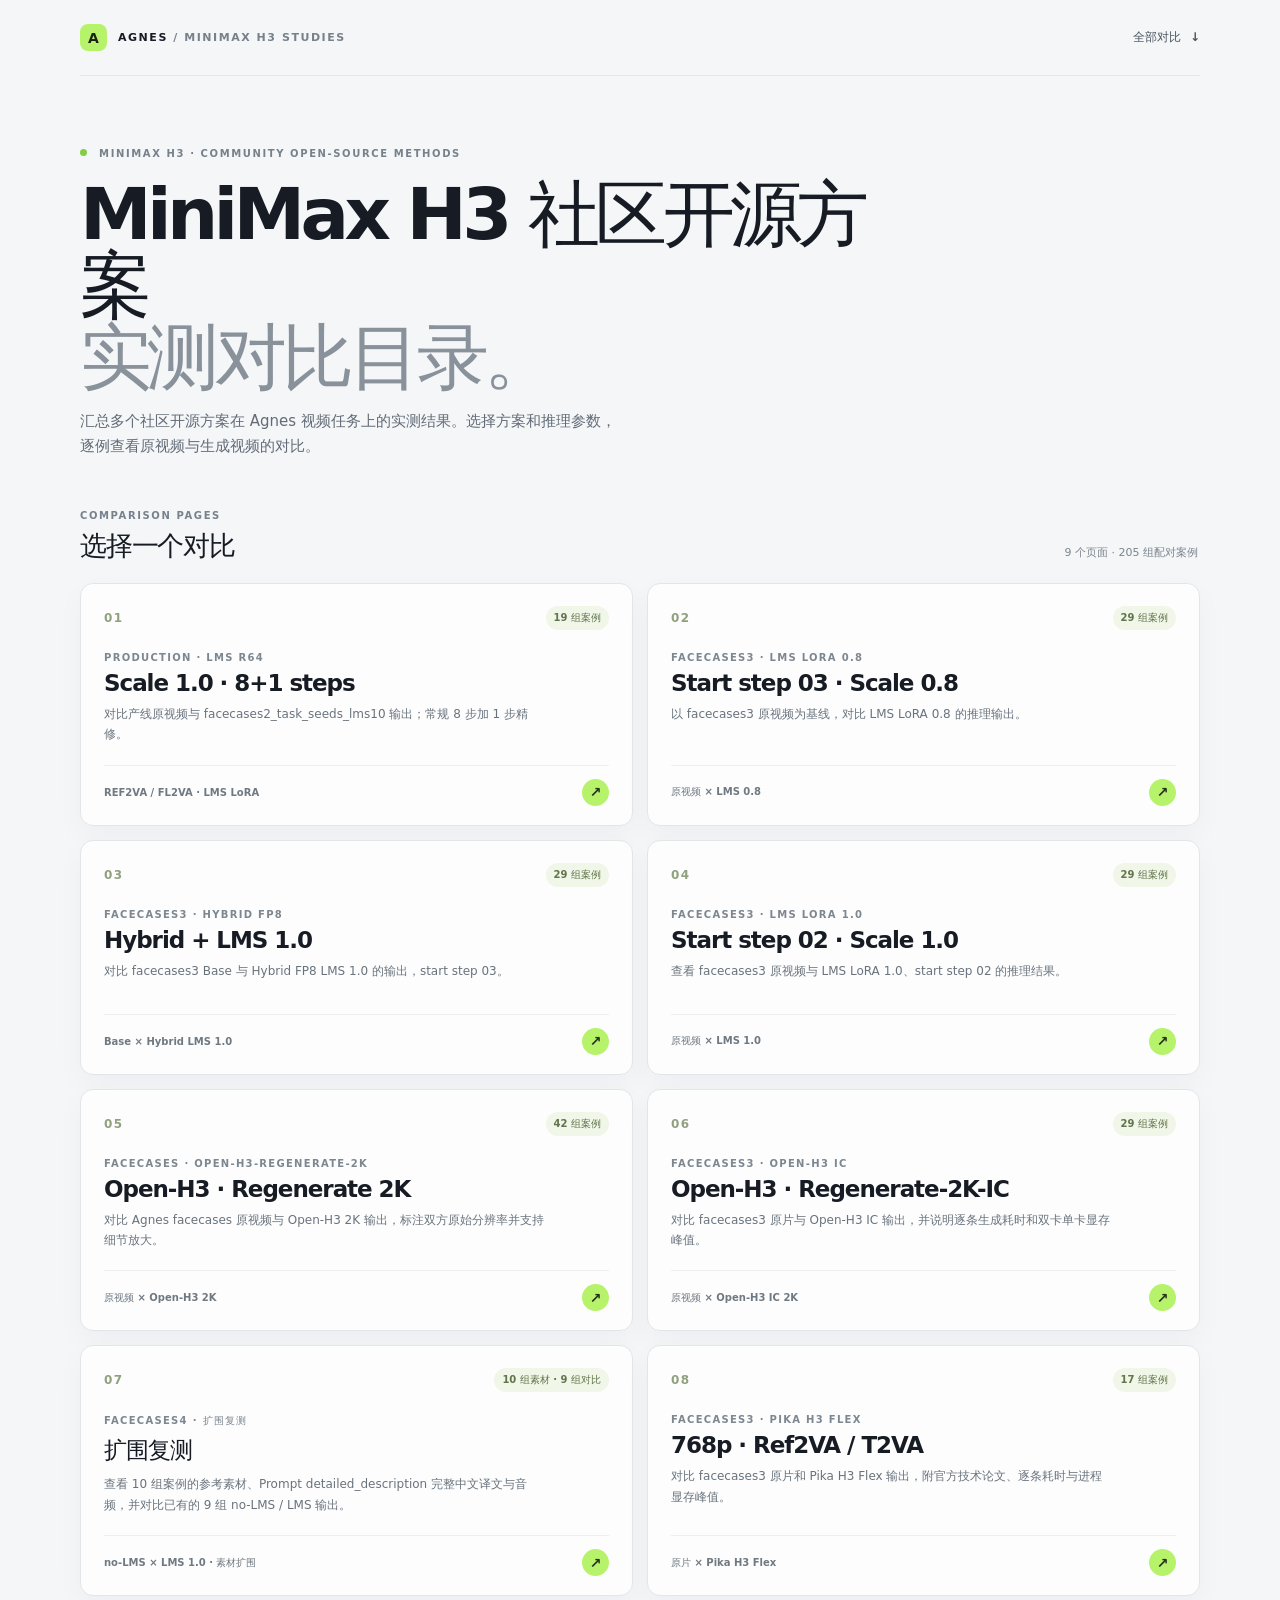
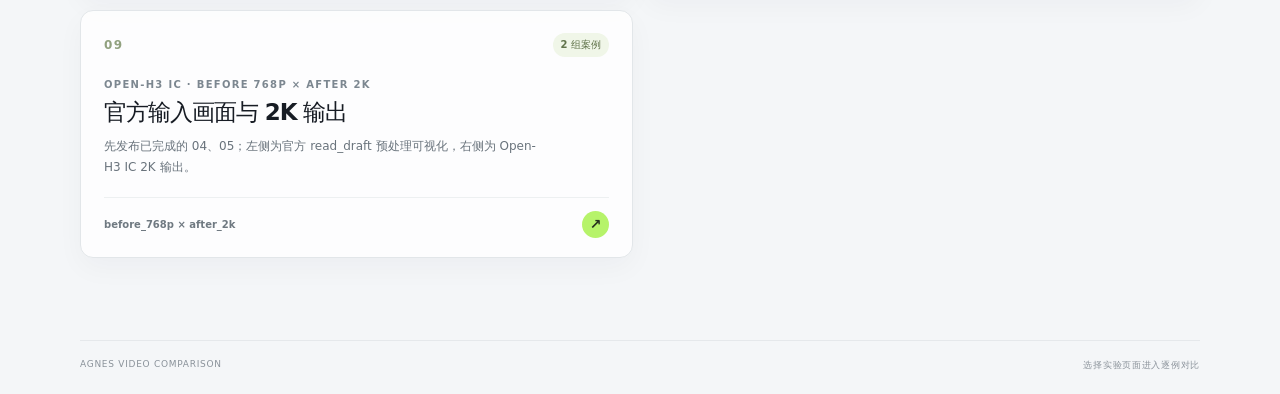
==== index.html @ b75c2b6b "Remove Case 07 from Facecases4 retest" ====
<!doctype html>
<html lang="zh-CN">

<head>
  <meta charset="utf-8">
  <meta name="viewport" content="width=device-width, initial-scale=1">
  <meta name="theme-color" content="#f4f6f8">
  <meta name="description" content="Agnes 对多个 MiniMax H3 社区开源方案的实测视频对比，按方案和推理参数查看逐例结果。">
  <title>MiniMax H3 社区开源方案 · 实测对比目录</title>
  <link rel="stylesheet" href="styles.css">
  <link rel="stylesheet" href="directory.css">
</head>

<body>
  <div class="page-shell">
    <header class="topbar">
      <a class="brand" href="index.html" aria-label="Agnes 视频对比目录">
        <span class="brand-mark" aria-hidden="true">A</span>
        <span>AGNES <span class="brand-light">/ MINIMAX H3 STUDIES</span></span>
      </a>
      <nav class="top-links" aria-label="目录导航">
        <a class="top-link" href="#comparisons">全部对比 <span aria-hidden="true">↓</span></a>
      </nav>
    </header>

    <main id="top">
      <section class="intro directory-intro" aria-labelledby="page-title">
        <p class="eyebrow"><span class="eyebrow-dot"></span> MINIMAX H3 · COMMUNITY OPEN-SOURCE METHODS</p>
        <h1 id="page-title">MiniMax H3 社区开源方案<br><span>实测对比目录。</span></h1>
        <p class="intro-copy">汇总多个社区开源方案在 Agnes 视频任务上的实测结果。选择方案和推理参数，逐例查看原视频与生成视频的对比。</p>
      </section>

      <section class="directory-section" id="comparisons" aria-labelledby="directory-title">
        <div class="section-heading">
          <div>
            <p class="eyebrow">COMPARISON PAGES</p>
            <h2 id="directory-title">选择一个对比</h2>
          </div>
          <p class="case-count">9 个页面 · 205 组配对案例</p>
        </div>

        <div class="directory-grid">
          <a class="directory-card" href="production-comparison.html">
            <div class="directory-card-top"><span class="directory-number">01</span><span class="directory-count">19
                组案例</span></div>
            <p class="directory-category">Production · LMS r64</p>
            <h3>Scale 1.0 · 8+1 steps</h3>
            <p class="directory-description">对比产线原视频与 facecases2_task_seeds_lms10 输出；常规 8 步加 1 步精修。</p>
            <div class="directory-card-bottom"><span>REF2VA / FL2VA · LMS LoRA</span><span class="directory-arrow"
                aria-hidden="true">↗</span></div>
          </a>

          <a class="directory-card" href="facecases3.html">
            <div class="directory-card-top"><span class="directory-number">02</span><span class="directory-count">29
                组案例</span></div>
            <p class="directory-category">Facecases3 · LMS LoRA 0.8</p>
            <h3>Start step 03 · Scale 0.8</h3>
            <p class="directory-description">以 facecases3 原视频为基线，对比 LMS LoRA 0.8 的推理输出。</p>
            <div class="directory-card-bottom"><span>原视频 × LMS 0.8</span><span class="directory-arrow"
                aria-hidden="true">↗</span></div>
          </a>

          <a class="directory-card" href="base-vs-hybrid-lms1p0.html">
            <div class="directory-card-top"><span class="directory-number">03</span><span class="directory-count">29
                组案例</span></div>
            <p class="directory-category">Facecases3 · Hybrid FP8</p>
            <h3>Hybrid + LMS 1.0</h3>
            <p class="directory-description">对比 facecases3 Base 与 Hybrid FP8 LMS 1.0 的输出，start step 03。</p>
            <div class="directory-card-bottom"><span>Base × Hybrid LMS 1.0</span><span class="directory-arrow"
                aria-hidden="true">↗</span></div>
          </a>

          <a class="directory-card" href="facecases3-lms10-step02.html">
            <div class="directory-card-top"><span class="directory-number">04</span><span class="directory-count">29
                组案例</span></div>
            <p class="directory-category">Facecases3 · LMS LoRA 1.0</p>
            <h3>Start step 02 · Scale 1.0</h3>
            <p class="directory-description">查看 facecases3 原视频与 LMS LoRA 1.0、start step 02 的推理结果。</p>
            <div class="directory-card-bottom"><span>原视频 × LMS 1.0</span><span class="directory-arrow"
                aria-hidden="true">↗</span></div>
          </a>

          <a class="directory-card" href="facecases-open-h3-regenerate-2k.html">
            <div class="directory-card-top"><span class="directory-number">05</span><span class="directory-count">42
                组案例</span></div>
            <p class="directory-category">Facecases · Open-H3-Regenerate-2K</p>
            <h3>Open-H3 · Regenerate 2K</h3>
            <p class="directory-description">对比 Agnes facecases 原视频与 Open-H3 2K 输出，标注双方原始分辨率并支持细节放大。</p>
            <div class="directory-card-bottom"><span>原视频 × Open-H3 2K</span><span class="directory-arrow"
                aria-hidden="true">↗</span></div>
          </a>

          <a class="directory-card" href="facecases3-open-h3-ic.html">
            <div class="directory-card-top"><span class="directory-number">06</span><span class="directory-count">29
                组案例</span></div>
            <p class="directory-category">Facecases3 · Open-H3 IC</p>
            <h3>Open-H3 · Regenerate-2K-IC</h3>
            <p class="directory-description">对比 facecases3 原片与 Open-H3 IC 输出，并说明逐条生成耗时和双卡单卡显存峰值。</p>
            <div class="directory-card-bottom"><span>原视频 × Open-H3 IC 2K</span><span class="directory-arrow"
                aria-hidden="true">↗</span></div>
          </a>

          <a class="directory-card" href="facecases4-lms-step02.html">
            <div class="directory-card-top"><span class="directory-number">07</span><span class="directory-count">10 组素材
                · 9 组对比</span></div>
            <p class="directory-category">Facecases4 · 扩围复测</p>
            <h3>扩围复测</h3>
            <p class="directory-description">查看 10 组案例的参考素材、Prompt detailed_description 完整中文译文与音频，并对比已有的 9 组 no-LMS /
              LMS 输出。</p>
            <div class="directory-card-bottom"><span>no-LMS × LMS 1.0 · 素材扩围</span><span class="directory-arrow"
                aria-hidden="true">↗</span></div>
          </a>

          <a class="directory-card" href="pika-h3-flex-facecases3.html">
            <div class="directory-card-top"><span class="directory-number">08</span><span class="directory-count">17
                组案例</span></div>
            <p class="directory-category">Facecases3 · Pika H3 Flex</p>
            <h3>768p · Ref2VA / T2VA</h3>
            <p class="directory-description">对比 facecases3 原片和 Pika H3 Flex 输出，附官方技术论文、逐条耗时与进程显存峰值。</p>
            <div class="directory-card-bottom"><span>原片 × Pika H3 Flex</span><span class="directory-arrow"
                aria-hidden="true">↗</span></div>
          </a>

          <a class="directory-card" href="open-h3-ic-before-after.html">
            <div class="directory-card-top"><span class="directory-number">09</span><span class="directory-count">2
                组案例</span></div>
            <p class="directory-category">Open-H3 IC · Before 768P × After 2K</p>
            <h3>官方输入画面与 2K 输出</h3>
            <p class="directory-description">先发布已完成的 04、05；左侧为官方 read_draft 预处理可视化，右侧为 Open-H3 IC 2K 输出。</p>
            <div class="directory-card-bottom"><span>before_768p × after_2k</span><span class="directory-arrow"
                aria-hidden="true">↗</span></div>
          </a>
        </div>
      </section>
    </main>

    <footer class="footer"><span>AGNES VIDEO COMPARISON</span><span>选择实验页面进入逐例对比</span></footer>
  </div>
</body>

</html>
---- styles.css ----
:root {
  color-scheme: light;
  --ink: #171c24;
  --muted: #6d7580;
  --line: #e5e8eb;
  --accent: #b6f36a;
  --panel: #ffffff;
  --split: 50%;
  font-family: Inter, ui-sans-serif, system-ui, -apple-system, BlinkMacSystemFont, "Segoe UI", sans-serif;
  font-synthesis: none;
  text-rendering: optimizeLegibility;
}

* { box-sizing: border-box; }
html { min-width: 320px; scroll-behavior: smooth; }
body { margin: 0; background: #f4f6f8; color: var(--ink); }
button, input { font: inherit; }
button { color: inherit; }

.page-shell { width: min(1120px, calc(100% - 48px)); margin: 0 auto; }
.topbar { height: 76px; display: flex; align-items: center; justify-content: space-between; border-bottom: 1px solid var(--line); }
.top-links { display: flex; align-items: center; gap: 22px; }
.brand { display: inline-flex; gap: 11px; align-items: center; text-decoration: none; color: inherit; font-size: 11px; font-weight: 800; letter-spacing: .14em; }
.brand-mark { width: 27px; height: 27px; display: grid; place-items: center; border-radius: 8px; color: #19210f; background: var(--accent); font-size: 14px; letter-spacing: 0; }
.brand-light { color: #77808b; font-weight: 650; }
.top-link { color: #4c5661; text-decoration: none; font-size: 12px; font-weight: 650; }
.top-link span { margin-left: 5px; }

.intro { max-width: 770px; padding: 72px 0 38px; }
.eyebrow, .case-kicker { margin: 0; color: #77818c; font-size: 10px; font-weight: 750; letter-spacing: .16em; }
.eyebrow-dot { display: inline-block; width: 7px; height: 7px; margin: 0 7px 1px 0; border-radius: 50%; background: #84cd45; }
h1 { margin: 20px 0 16px; font-size: clamp(42px, 6.2vw, 72px); line-height: .99; letter-spacing: -.065em; font-weight: 650; }
h1 span { color: #89919a; }
.intro-copy { max-width: 540px; margin: 0; color: #626b76; font-size: 15px; line-height: 1.7; }

.viewer-card { overflow: hidden; padding: 23px; border: 1px solid #e4e7ea; border-radius: 15px; background: var(--panel); box-shadow: 0 16px 52px rgba(25, 34, 44, .055); }
.viewer-heading { display: flex; align-items: center; justify-content: space-between; gap: 20px; padding: 0 1px 17px; }
.case-kicker { margin-bottom: 6px; color: #7a838c; font-size: 9px; }
.viewer-heading h2 { margin: 0; font-size: 18px; font-weight: 650; letter-spacing: -.025em; }
.viewer-meta { display: flex; align-items: flex-end; flex-direction: column; gap: 7px; color: #858d96; font-size: 10px; font-variant-numeric: tabular-nums; }
.sync-indicator { color: #586c42; font-size: 9px; font-weight: 750; letter-spacing: .09em; }
.sync-dot { display: inline-block; width: 6px; height: 6px; margin: 0 5px 1px 0; border-radius: 50%; background: #79be3b; box-shadow: 0 0 0 3px #eaf6df; }

.compare-stage { position: relative; width: 100%; margin-inline: auto; aspect-ratio: 16 / 9; overflow: hidden; isolation: isolate; border-radius: 9px; background: #15191e; touch-action: none; user-select: none; cursor: ew-resize; }
.video-layer { position: absolute; inset: 0; width: 100%; height: 100%; object-fit: contain; pointer-events: none; background: #15191e; }
.video-refined { clip-path: inset(0 0 0 var(--split)); }
.video-vignette { position: absolute; inset: 0; z-index: 2; pointer-events: none; background: linear-gradient(180deg, rgba(0,0,0,.12), transparent 23%, transparent 75%, rgba(0,0,0,.14)); }
.side-label { position: absolute; z-index: 4; top: 14px; display: flex; flex-direction: column; gap: 3px; padding: 7px 9px; border: 1px solid rgba(255,255,255,.25); border-radius: 5px; color: white; background: rgba(13,17,21,.43); font-size: 9px; font-weight: 750; letter-spacing: .11em; line-height: 1.2; backdrop-filter: blur(8px); pointer-events: none; }
.side-label span { color: rgba(255,255,255,.67); font-size: 8px; font-weight: 600; letter-spacing: .13em; }
.side-label-original { left: 14px; }
.side-label-refined { right: 14px; text-align: right; }
.split-divider { position: absolute; z-index: 5; top: 0; bottom: 0; left: var(--split); width: 2px; background: white; transform: translateX(-1px); pointer-events: none; box-shadow: 0 0 12px rgba(0,0,0,.28); }
.split-grip { position: absolute; top: 50%; left: 50%; display: flex; align-items: center; justify-content: center; width: 43px; height: 43px; gap: 1px; border: 2px solid rgba(255,255,255,.96); border-radius: 50%; color: #20252b; background: var(--accent); transform: translate(-50%, -50%); box-shadow: 0 3px 17px rgba(0,0,0,.27); font-size: 21px; font-weight: 600; }
.split-grip span:first-child { margin-right: -5px; }
.split-grip span:last-child { margin-left: -5px; }
.stage-loading { position: absolute; inset: 0; z-index: 7; display: flex; align-items: center; justify-content: center; gap: 10px; color: white; background: #15191e; font-size: 12px; transition: opacity .2s ease; }
.stage-loading.is-hidden { opacity: 0; pointer-events: none; }
.spinner { width: 15px; height: 15px; border: 2px solid rgba(255,255,255,.25); border-top-color: var(--accent); border-radius: 50%; animation: spin .75s linear infinite; }
@keyframes spin { to { transform: rotate(360deg); } }
.stage-play { position: absolute; z-index: 6; right: 13px; bottom: 13px; display: grid; place-items: center; width: 37px; height: 37px; border: 1px solid rgba(255,255,255,.55); border-radius: 50%; color: white; background: rgba(16,20,24,.52); cursor: pointer; backdrop-filter: blur(6px); }
.stage-play span { font-size: 15px; }

.player-controls { display: flex; align-items: center; gap: 13px; padding-top: 15px; }
.control-button { flex: 0 0 auto; display: grid; place-items: center; width: 31px; height: 31px; border: 0; border-radius: 50%; color: #353d46; background: #f0f2f3; cursor: pointer; }
.control-button:hover { background: #e8ebed; }
.play-control { font-size: 13px; }
.fullscreen-control { border-radius: 7px; font-size: 19px; }
.time-readout { display: flex; gap: 5px; min-width: 72px; color: #59636e; font-size: 10px; font-variant-numeric: tabular-nums; }
.time-slash { color: #b5bbc0; }
.timeline { width: 100%; height: 4px; accent-color: #82c745; cursor: pointer; }
.viewer-hint { margin: 12px 0 0; color: #858d96; font-size: 10px; text-align: center; }
.viewer-hint span { padding-right: 4px; color: #707981; font-size: 14px; }
.status-message { min-height: 0; margin: 0; color: #9a542c; font-size: 11px; text-align: center; }
.status-message:not(:empty) { margin-top: 10px; }

.case-section { padding: 75px 0 80px; }
.section-heading { display: flex; align-items: flex-end; justify-content: space-between; margin-bottom: 19px; }
.section-heading h2 { margin: 7px 0 0; font-size: 27px; font-weight: 630; letter-spacing: -.045em; }
.case-count { margin: 0 2px 4px; color: #7b848d; font-size: 11px; }
.case-grid { display: grid; grid-template-columns: repeat(7, minmax(0, 1fr)); gap: 9px; }
.case-button { min-height: 64px; display: flex; flex-direction: column; align-items: flex-start; justify-content: center; gap: 7px; padding: 10px 12px; border: 1px solid #e4e7ea; border-radius: 8px; color: #69727c; background: rgba(255,255,255,.66); cursor: pointer; text-align: left; transition: border-color .18s ease, background .18s ease, transform .18s ease; }
.case-button:hover { border-color: #b5c89f; transform: translateY(-1px); }
.case-button[aria-current="true"] { border-color: #a2d56d; color: #222a1c; background: #f7fced; box-shadow: inset 0 0 0 1px rgba(162,213,109,.17); }
.case-number { font-size: 13px; font-weight: 730; font-variant-numeric: tabular-nums; }
.case-type { color: #9299a0; font-size: 8px; font-weight: 700; letter-spacing: .1em; }
.footer { display: flex; justify-content: space-between; padding: 18px 0 22px; border-top: 1px solid var(--line); color: #8a929a; font-size: 9px; letter-spacing: .08em; }

.compare-stage.is-detail-zoomed .video-layer { transform: scale(2); }
.viewer-tools { display: flex; align-items: center; justify-content: space-between; gap: 12px; }
.viewer-tools .viewer-hint { flex: 1; }
.zoom-control { flex: 0 0 auto; padding: 7px 10px; border: 1px solid #e1e6e9; border-radius: 6px; color: #58644b; background: #f7faF3; font-size: 10px; font-weight: 700; cursor: pointer; }
.zoom-control:hover, .zoom-control[aria-pressed="true"] { border-color: #b8d394; color: #344325; background: #edf7e2; }
.method-card { margin: 0 0 24px; padding: 23px; border: 1px solid #e4e7ea; border-radius: 15px; background: #fff; box-shadow: 0 12px 38px rgba(25,34,44,.04); }
.method-heading { display: flex; align-items: flex-end; justify-content: space-between; gap: 20px; margin-bottom: 18px; }
.method-heading h2 { margin: 7px 0 0; font-size: 20px; font-weight: 650; letter-spacing: -.035em; }
.method-count { color: #78828b; font-size: 10px; font-weight: 700; }
.method-sources { display: grid; grid-template-columns: repeat(2, minmax(0, 1fr)); gap: 14px; }
.method-sources > div { min-width: 0; padding: 15px; border: 1px solid #edf0f1; border-radius: 8px; background: #fafbfb; }
.method-label { margin: 0 0 7px; color: #59634e; font-size: 11px; font-weight: 750; }
.method-sources code { color: #68727c; font-size: 10px; overflow-wrap: anywhere; }
.method-sources p:last-child { margin: 9px 0 0; color: #828b93; font-size: 10px; line-height: 1.6; }
.method-resolution { margin: 15px 0 0; color: #69737d; font-size: 11px; line-height: 1.7; }
.method-resolution strong { color: #3d4650; }
.method-links { display: flex; flex-wrap: wrap; gap: 9px; margin-top: 14px; }
.method-links a { padding: 7px 9px; border: 1px solid #e8ecee; border-radius: 6px; color: #536244; background: #fbfcf9; font-size: 10px; font-weight: 700; text-decoration: none; }
.method-links a:hover { border-color: #b8d394; background: #f4f9ed; }
.run-summary { margin-top: 21px; padding-top: 19px; border-top: 1px solid #edf0f1; }
.run-summary-heading { display: flex; align-items: flex-end; justify-content: space-between; gap: 16px; margin-bottom: 13px; }
.run-summary-heading h3 { margin: 6px 0 0; font-size: 16px; font-weight: 650; letter-spacing: -.025em; }
.run-metrics { display: grid; grid-template-columns: repeat(4, minmax(0, 1fr)); gap: 9px; }
.run-metric { min-width: 0; display: flex; flex-direction: column; gap: 6px; padding: 12px; border: 1px solid #edf0f1; border-radius: 8px; background: #fafbfb; }
.run-metric-label { color: #77818a; font-size: 9px; font-weight: 700; }
.run-metric strong { color: #303a32; font-size: 15px; font-weight: 720; font-variant-numeric: tabular-nums; }
.run-metric > span:last-child { color: #828b93; font-size: 9px; line-height: 1.55; }
.run-parameters, .run-footnote { margin: 12px 0 0; color: #69737d; font-size: 10px; line-height: 1.7; }
.run-parameters strong { color: #3d4650; }
.run-footnote { color: #858d94; font-size: 9px; }

@media (max-width: 760px) {
  .page-shell { width: min(100% - 28px, 600px); }
  .topbar { height: 63px; }
  .brand { gap: 8px; font-size: 9px; letter-spacing: .1em; }
  .brand-mark { width: 24px; height: 24px; }
  .top-link { font-size: 10px; }
  .top-links { gap: 12px; }
  .intro { padding: 55px 0 27px; }
  .intro-copy { font-size: 13px; }
  .viewer-card { padding: 13px; border-radius: 11px; }
  .viewer-heading h2 { font-size: 15px; }
  .viewer-meta { font-size: 9px; }
  .compare-stage { border-radius: 6px; }
  .side-label { top: 8px; padding: 6px 7px; font-size: 8px; }
  .side-label-original { left: 8px; }
  .side-label-refined { right: 8px; }
  .split-grip { width: 36px; height: 36px; font-size: 18px; }
  .stage-play { right: 8px; bottom: 8px; width: 32px; height: 32px; }
  .case-section { padding: 53px 0 57px; }
  .case-grid { grid-template-columns: repeat(4, minmax(0, 1fr)); gap: 7px; }
  .case-button { min-height: 56px; padding: 8px; }
  .run-metrics { grid-template-columns: repeat(2, minmax(0, 1fr)); }
}

@media (max-width: 430px) {
  .brand-light { display: none; }
  .top-links { gap: 9px; }
  .top-link { font-size: 9px; }
  .viewer-heading { align-items: flex-start; }
  .viewer-meta { align-items: flex-end; padding-top: 1px; }
  .sync-indicator { font-size: 8px; }
  .player-controls { gap: 8px; }
  .time-readout { min-width: 66px; font-size: 9px; }
  .control-button { width: 28px; height: 28px; }
  .case-grid { grid-template-columns: repeat(3, minmax(0, 1fr)); }
  .footer { flex-direction: column; gap: 6px; }
  .method-card { padding: 15px; }
  .method-sources { grid-template-columns: 1fr; gap: 8px; }
  .method-heading { align-items: flex-start; }
  .run-summary-heading { align-items: flex-start; flex-direction: column; gap: 8px; }
  .viewer-tools { align-items: flex-start; flex-direction: column; }
  .viewer-tools .viewer-hint { width: 100%; }
}

@media (prefers-reduced-motion: reduce) {
  *, *::before, *::after { scroll-behavior: auto !important; animation-duration: .01ms !important; transition-duration: .01ms !important; }
}
---- directory.css ----
.directory-intro { max-width: 810px; padding-bottom: 35px; }
.directory-section { padding: 15px 0 82px; }
.directory-grid { display: grid; grid-template-columns: repeat(2, minmax(0, 1fr)); gap: 14px; }
.directory-card { min-height: 235px; display: flex; flex-direction: column; padding: 22px 23px 19px; border: 1px solid #e2e6e9; border-radius: 13px; color: inherit; background: rgba(255,255,255,.82); text-decoration: none; box-shadow: 0 10px 28px rgba(25,34,44,.035); transition: transform .18s ease, border-color .18s ease, box-shadow .18s ease; }
.directory-card:hover, .directory-card:focus-visible { transform: translateY(-2px); border-color: #b7d593; box-shadow: 0 16px 36px rgba(25,34,44,.075); outline: none; }
.directory-card-top, .directory-card-bottom { display: flex; align-items: center; justify-content: space-between; }
.directory-number { color: #91a17f; font-size: 12px; font-weight: 780; letter-spacing: .12em; font-variant-numeric: tabular-nums; }
.directory-count { padding: 5px 8px; border-radius: 99px; color: #61744b; background: #f0f6e8; font-size: 10px; font-weight: 700; }
.directory-category { margin: 22px 0 7px; color: #7c8790; font-size: 10px; font-weight: 750; letter-spacing: .13em; text-transform: uppercase; }
.directory-card h3 { margin: 0; font-size: 23px; font-weight: 660; letter-spacing: -.045em; }
.directory-description { max-width: 440px; margin: 8px 0 20px; color: #69737c; font-size: 12px; line-height: 1.7; }
.directory-card-bottom { margin-top: auto; padding-top: 13px; border-top: 1px solid #edf0f1; color: #6f7981; font-size: 10px; font-weight: 650; }
.directory-arrow { display: grid; width: 27px; height: 27px; place-items: center; border-radius: 50%; color: #26301e; background: var(--accent); font-size: 14px; transition: transform .18s ease; }
.directory-card:hover .directory-arrow { transform: translate(2px, -2px); }

@media (max-width: 680px) {
  .directory-intro { padding-top: 55px; }
  .directory-section { padding: 15px 0 58px; }
  .directory-grid { grid-template-columns: 1fr; gap: 10px; }
  .directory-card { min-height: 212px; padding: 18px; }
  .directory-card h3 { font-size: 21px; }
}

@media (prefers-reduced-motion: reduce) {
  .directory-card, .directory-arrow { transition: none; }
}
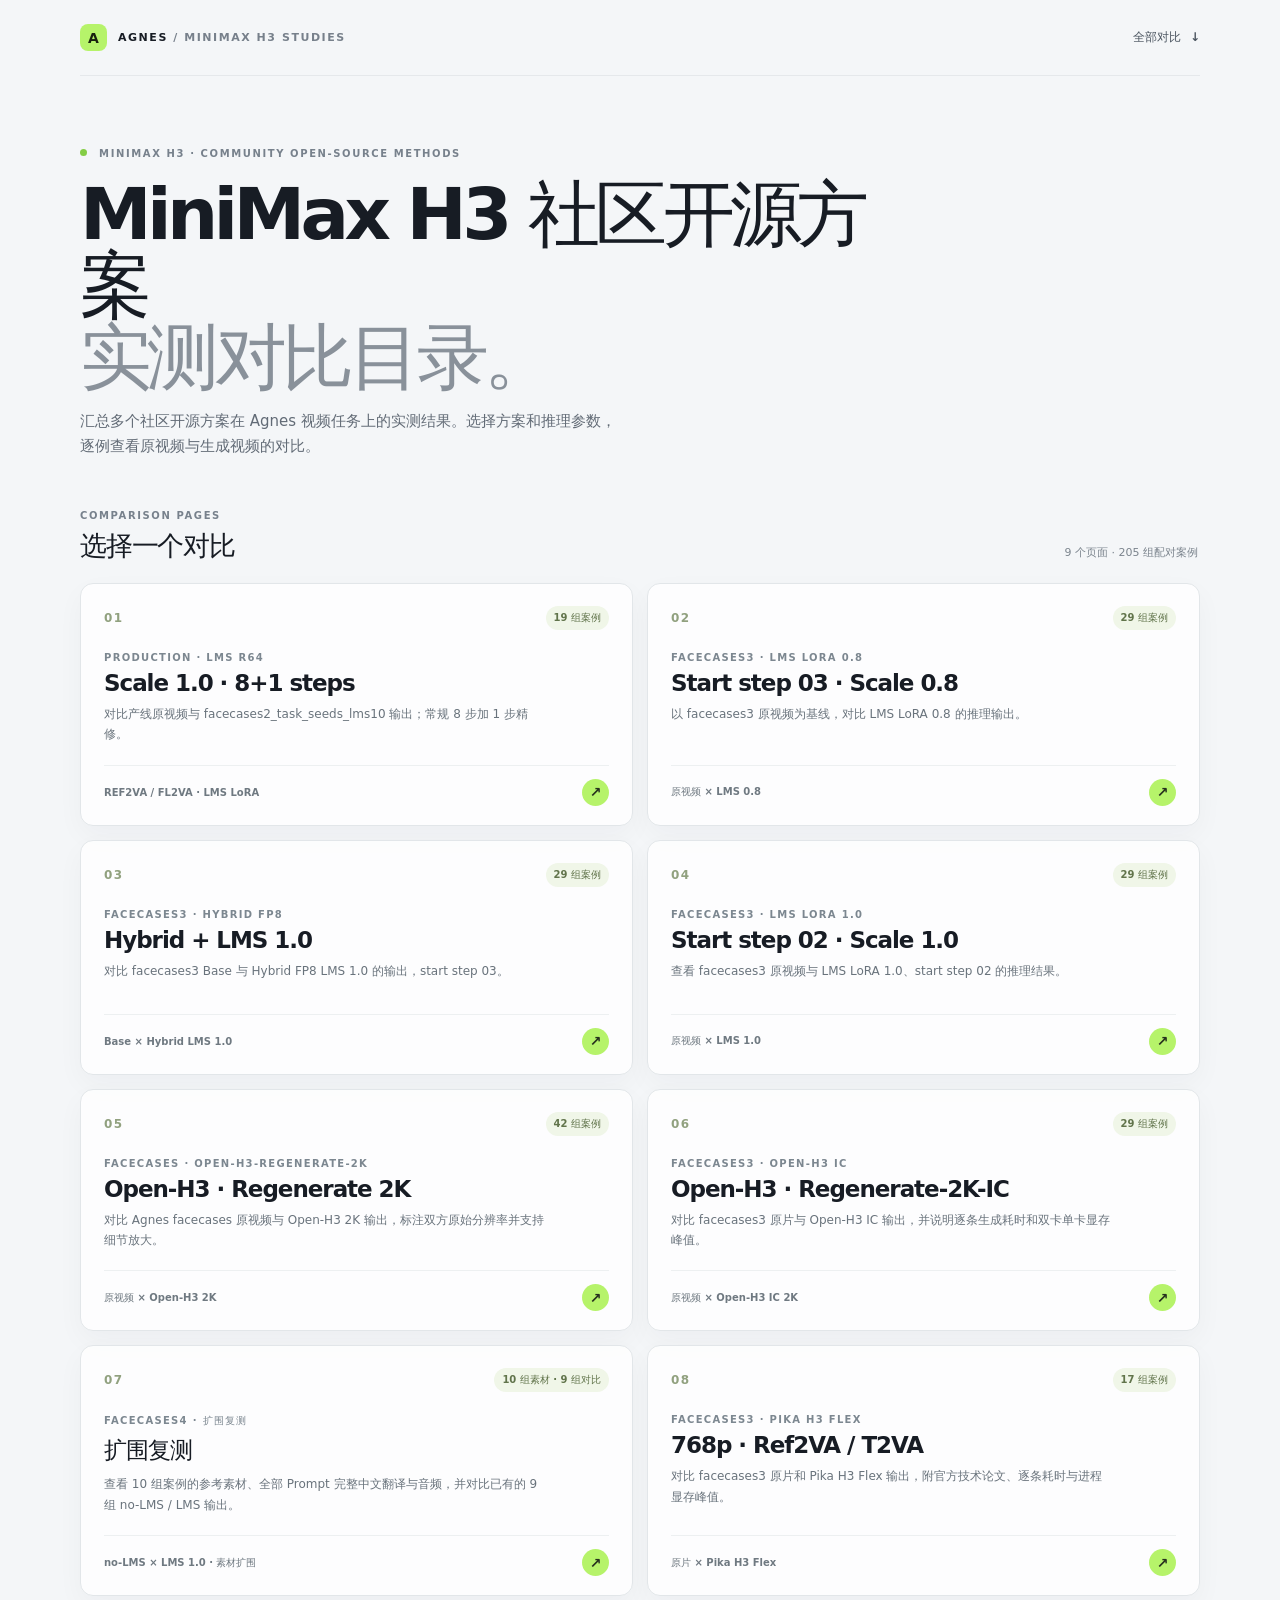
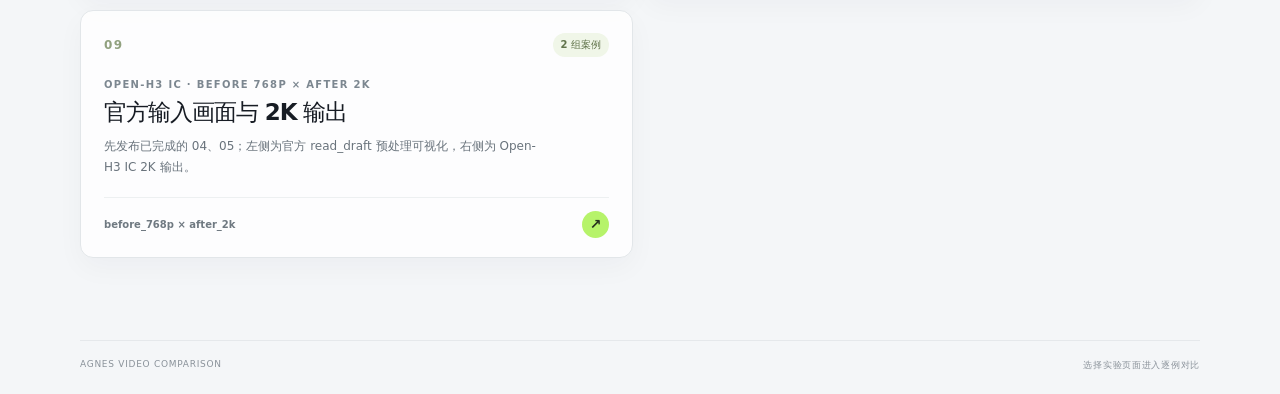
==== commit d4eec452: "Rename Facecases4 prompt translation label" ====
--- a/index.html
+++ b/index.html
@@ -105,7 +105,7 @@
                 · 9 组对比</span></div>
             <p class="directory-category">Facecases4 · 扩围复测</p>
             <h3>扩围复测</h3>
-            <p class="directory-description">查看 10 组案例的参考素材、Prompt detailed_description 完整中文译文与音频，并对比已有的 9 组 no-LMS /
+            <p class="directory-description">查看 10 组案例的参考素材、全部 Prompt 完整中文翻译与音频，并对比已有的 9 组 no-LMS /
               LMS 输出。</p>
             <div class="directory-card-bottom"><span>no-LMS × LMS 1.0 · 素材扩围</span><span class="directory-arrow"
                 aria-hidden="true">↗</span></div>
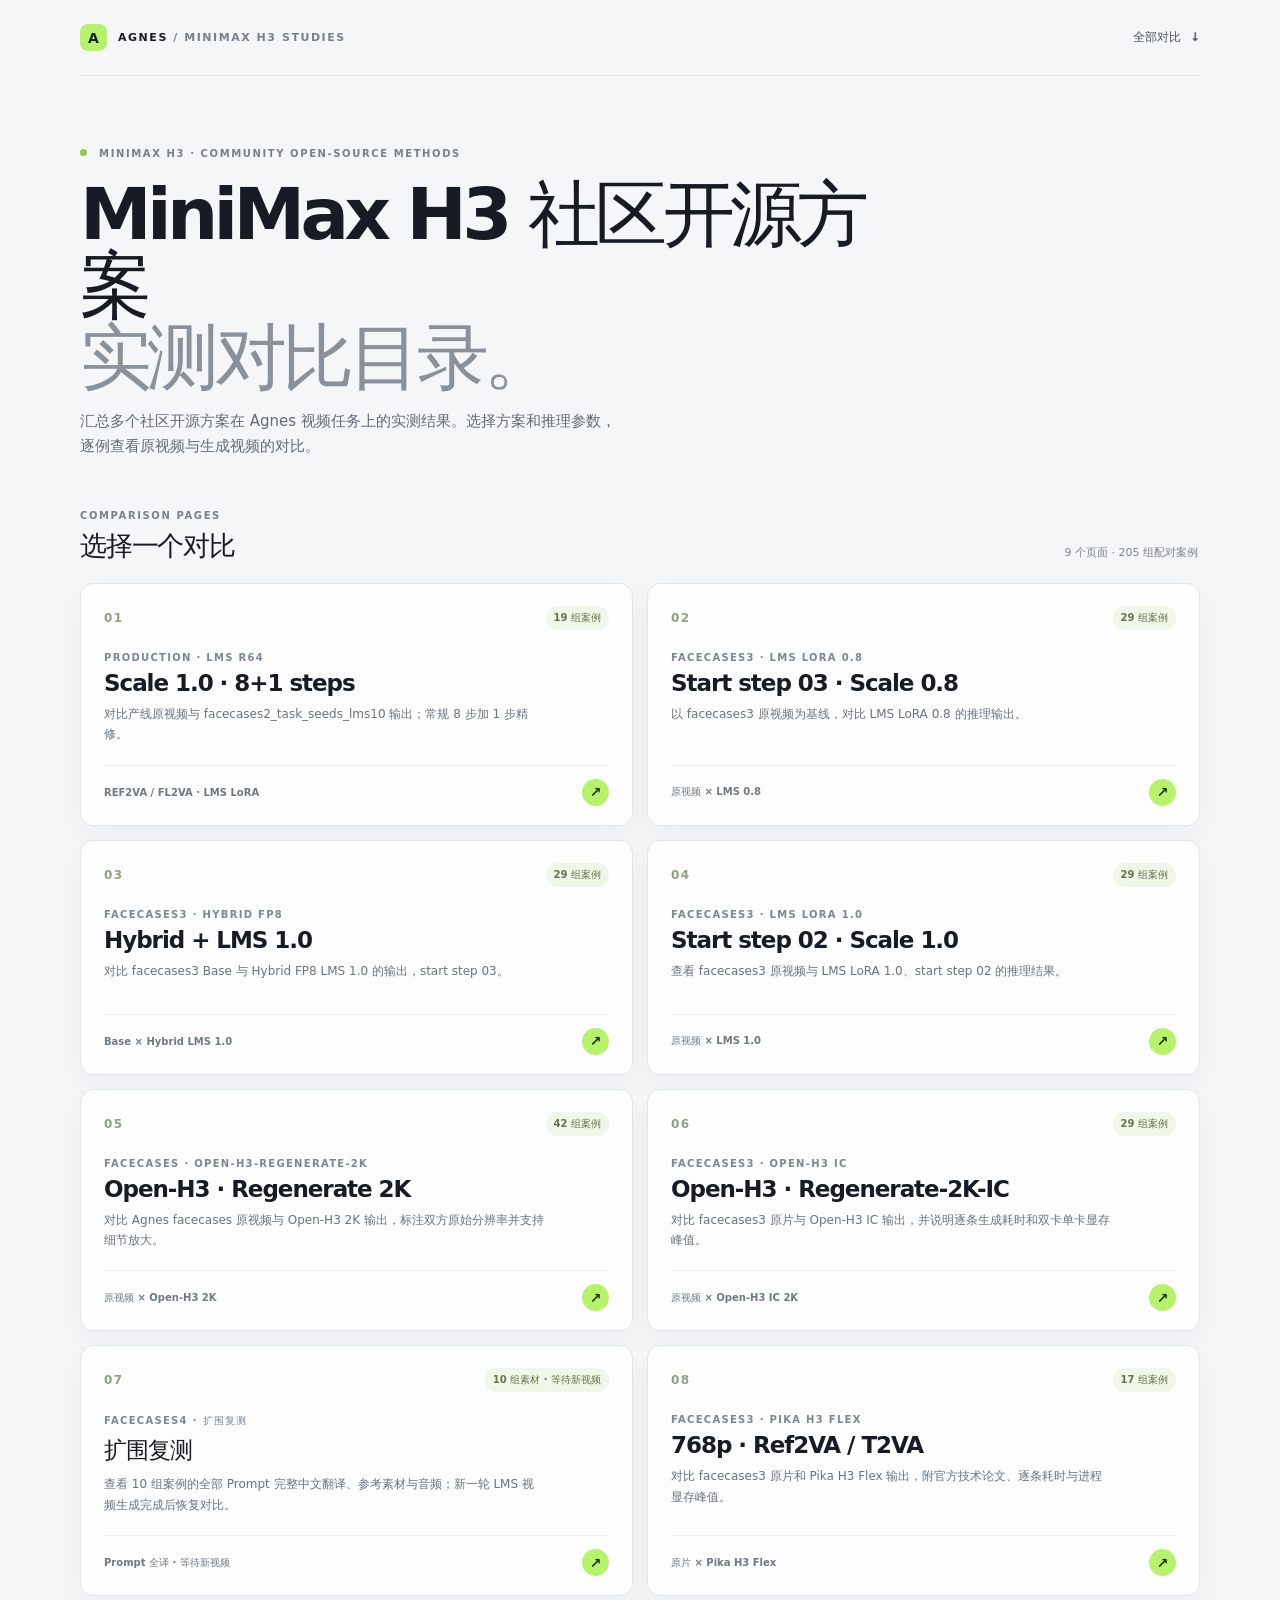
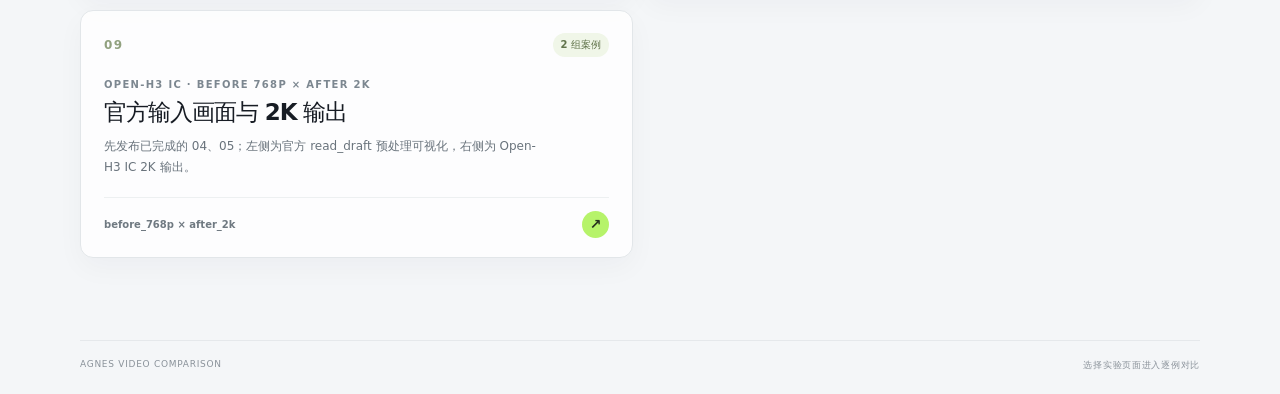
==== commit 49f83db3: "Remove rejected Facecases4 video pairs" ====
--- a/index.html
+++ b/index.html
@@ -102,12 +102,11 @@
 
           <a class="directory-card" href="facecases4-lms-step02.html">
             <div class="directory-card-top"><span class="directory-number">07</span><span class="directory-count">10 组素材
-                · 9 组对比</span></div>
+                · 等待新视频</span></div>
             <p class="directory-category">Facecases4 · 扩围复测</p>
             <h3>扩围复测</h3>
-            <p class="directory-description">查看 10 组案例的参考素材、全部 Prompt 完整中文翻译与音频，并对比已有的 9 组 no-LMS /
-              LMS 输出。</p>
-            <div class="directory-card-bottom"><span>no-LMS × LMS 1.0 · 素材扩围</span><span class="directory-arrow"
+            <p class="directory-description">查看 10 组案例的全部 Prompt 完整中文翻译、参考素材与音频；新一轮 LMS 视频生成完成后恢复对比。</p>
+            <div class="directory-card-bottom"><span>Prompt 全译 · 等待新视频</span><span class="directory-arrow"
                 aria-hidden="true">↗</span></div>
           </a>
 
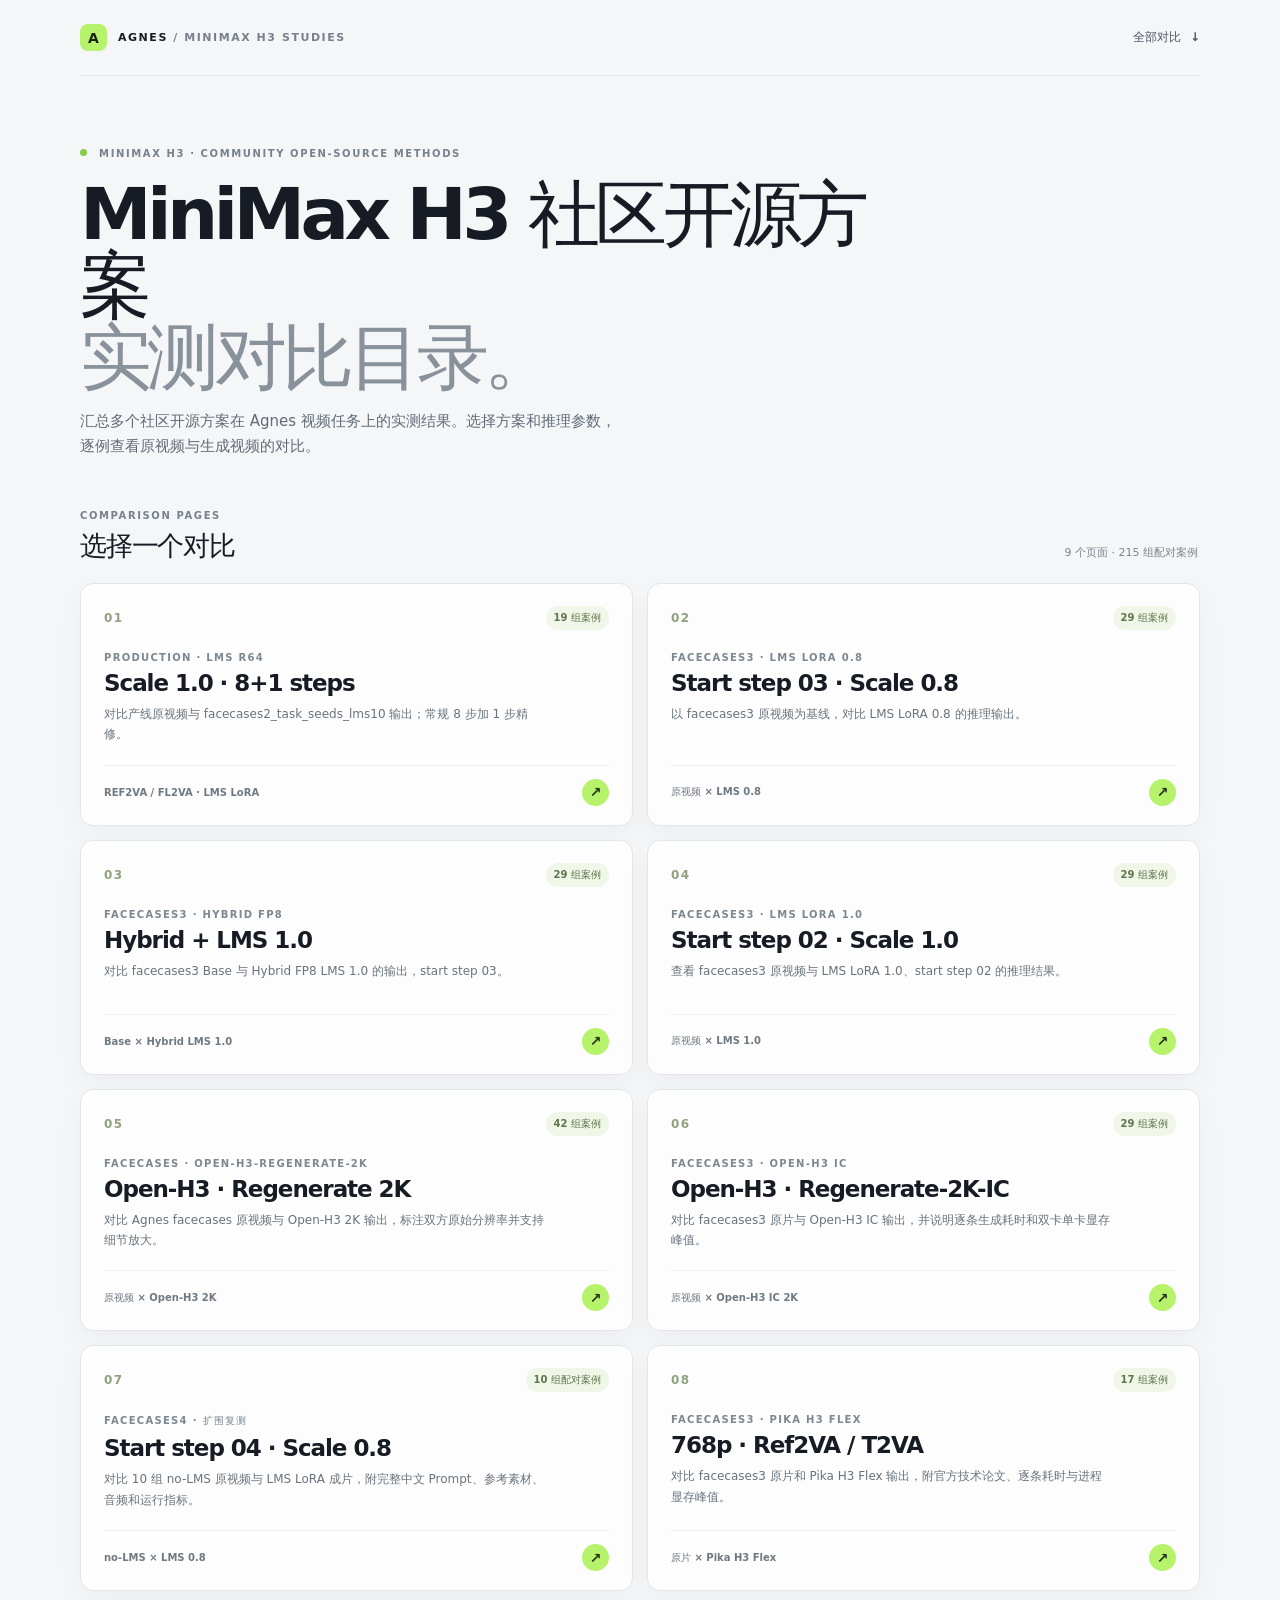
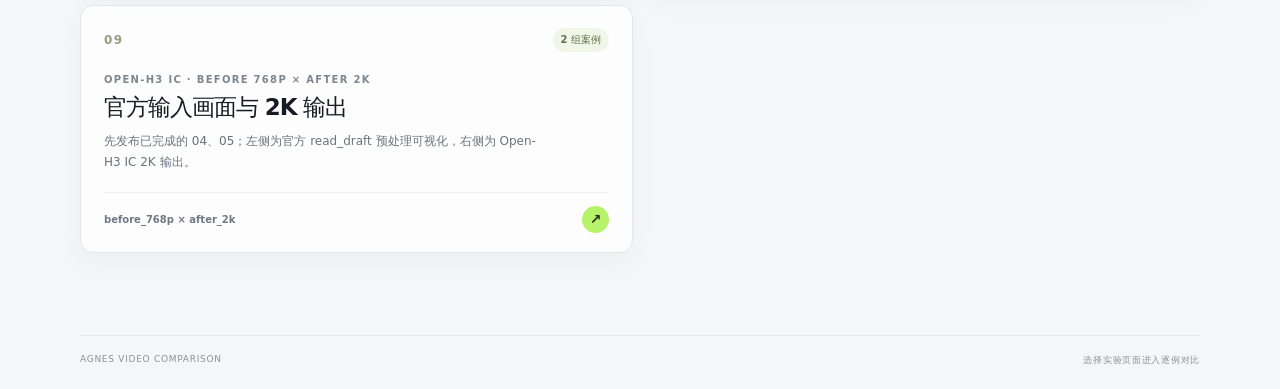
==== commit 9edda773: "Publish Facecases4 LMS step04 comparison" ====
--- a/index.html
+++ b/index.html
@@ -36,7 +36,7 @@
             <p class="eyebrow">COMPARISON PAGES</p>
             <h2 id="directory-title">选择一个对比</h2>
           </div>
-          <p class="case-count">9 个页面 · 205 组配对案例</p>
+          <p class="case-count">9 个页面 · 215 组配对案例</p>
         </div>
 
         <div class="directory-grid">
@@ -101,12 +101,11 @@
           </a>
 
           <a class="directory-card" href="facecases4-lms-step02.html">
-            <div class="directory-card-top"><span class="directory-number">07</span><span class="directory-count">10 组素材
-                · 等待新视频</span></div>
+            <div class="directory-card-top"><span class="directory-number">07</span><span class="directory-count">10 组配对案例</span></div>
             <p class="directory-category">Facecases4 · 扩围复测</p>
-            <h3>扩围复测</h3>
-            <p class="directory-description">查看 10 组案例的全部 Prompt 完整中文翻译、参考素材与音频；新一轮 LMS 视频生成完成后恢复对比。</p>
-            <div class="directory-card-bottom"><span>Prompt 全译 · 等待新视频</span><span class="directory-arrow"
+            <h3>Start step 04 · Scale 0.8</h3>
+            <p class="directory-description">对比 10 组 no-LMS 原视频与 LMS LoRA 成片，附完整中文 Prompt、参考素材、音频和运行指标。</p>
+            <div class="directory-card-bottom"><span>no-LMS × LMS 0.8</span><span class="directory-arrow"
                 aria-hidden="true">↗</span></div>
           </a>
 
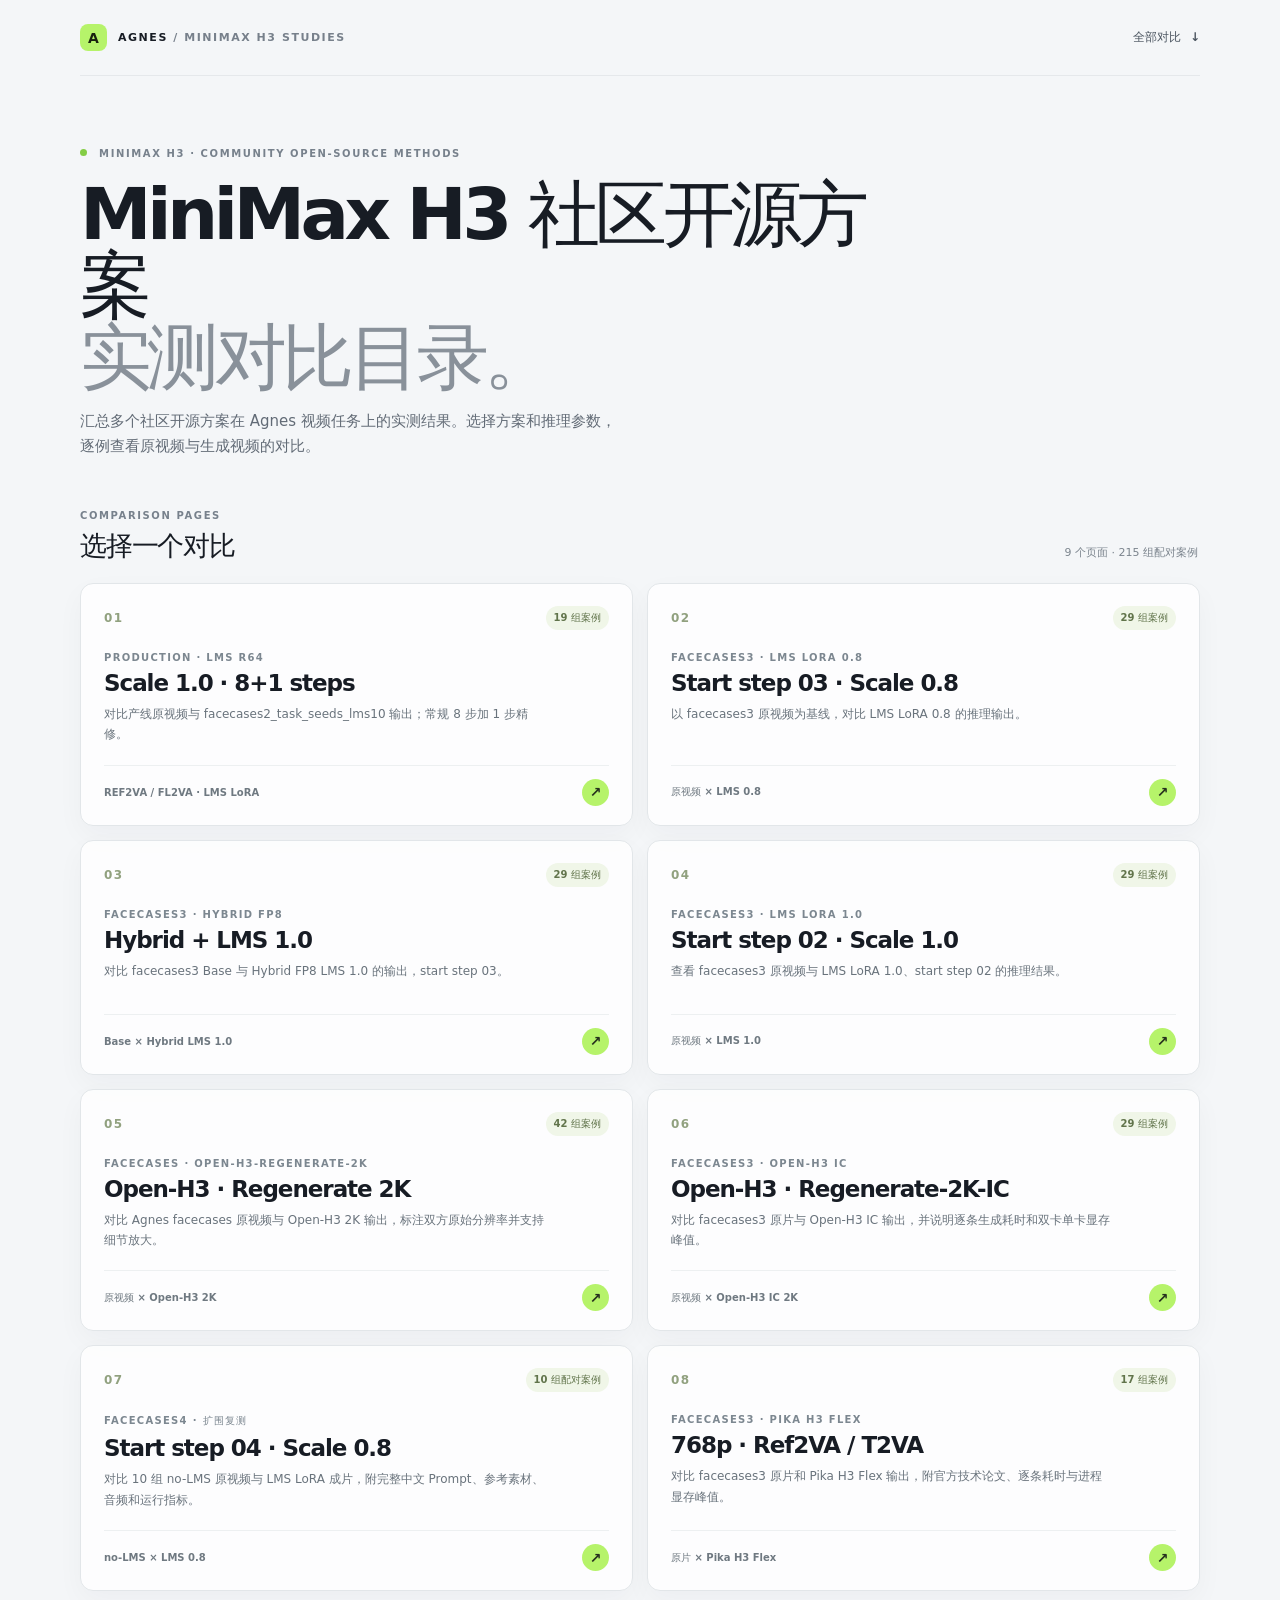
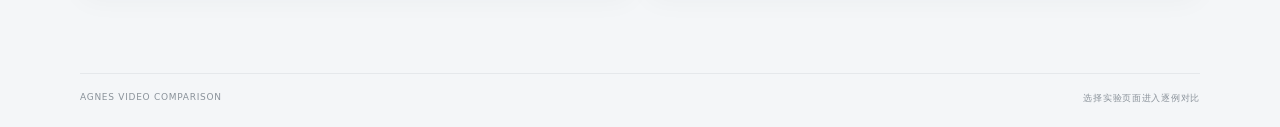
==== commit 818098bf: "Remove deleted Open-H3 page from site directory" ====
--- a/index.html
+++ b/index.html
@@ -119,15 +119,6 @@
                 aria-hidden="true">↗</span></div>
           </a>
 
-          <a class="directory-card" href="open-h3-ic-before-after.html">
-            <div class="directory-card-top"><span class="directory-number">09</span><span class="directory-count">2
-                组案例</span></div>
-            <p class="directory-category">Open-H3 IC · Before 768P × After 2K</p>
-            <h3>官方输入画面与 2K 输出</h3>
-            <p class="directory-description">先发布已完成的 04、05；左侧为官方 read_draft 预处理可视化，右侧为 Open-H3 IC 2K 输出。</p>
-            <div class="directory-card-bottom"><span>before_768p × after_2k</span><span class="directory-arrow"
-                aria-hidden="true">↗</span></div>
-          </a>
         </div>
       </section>
     </main>
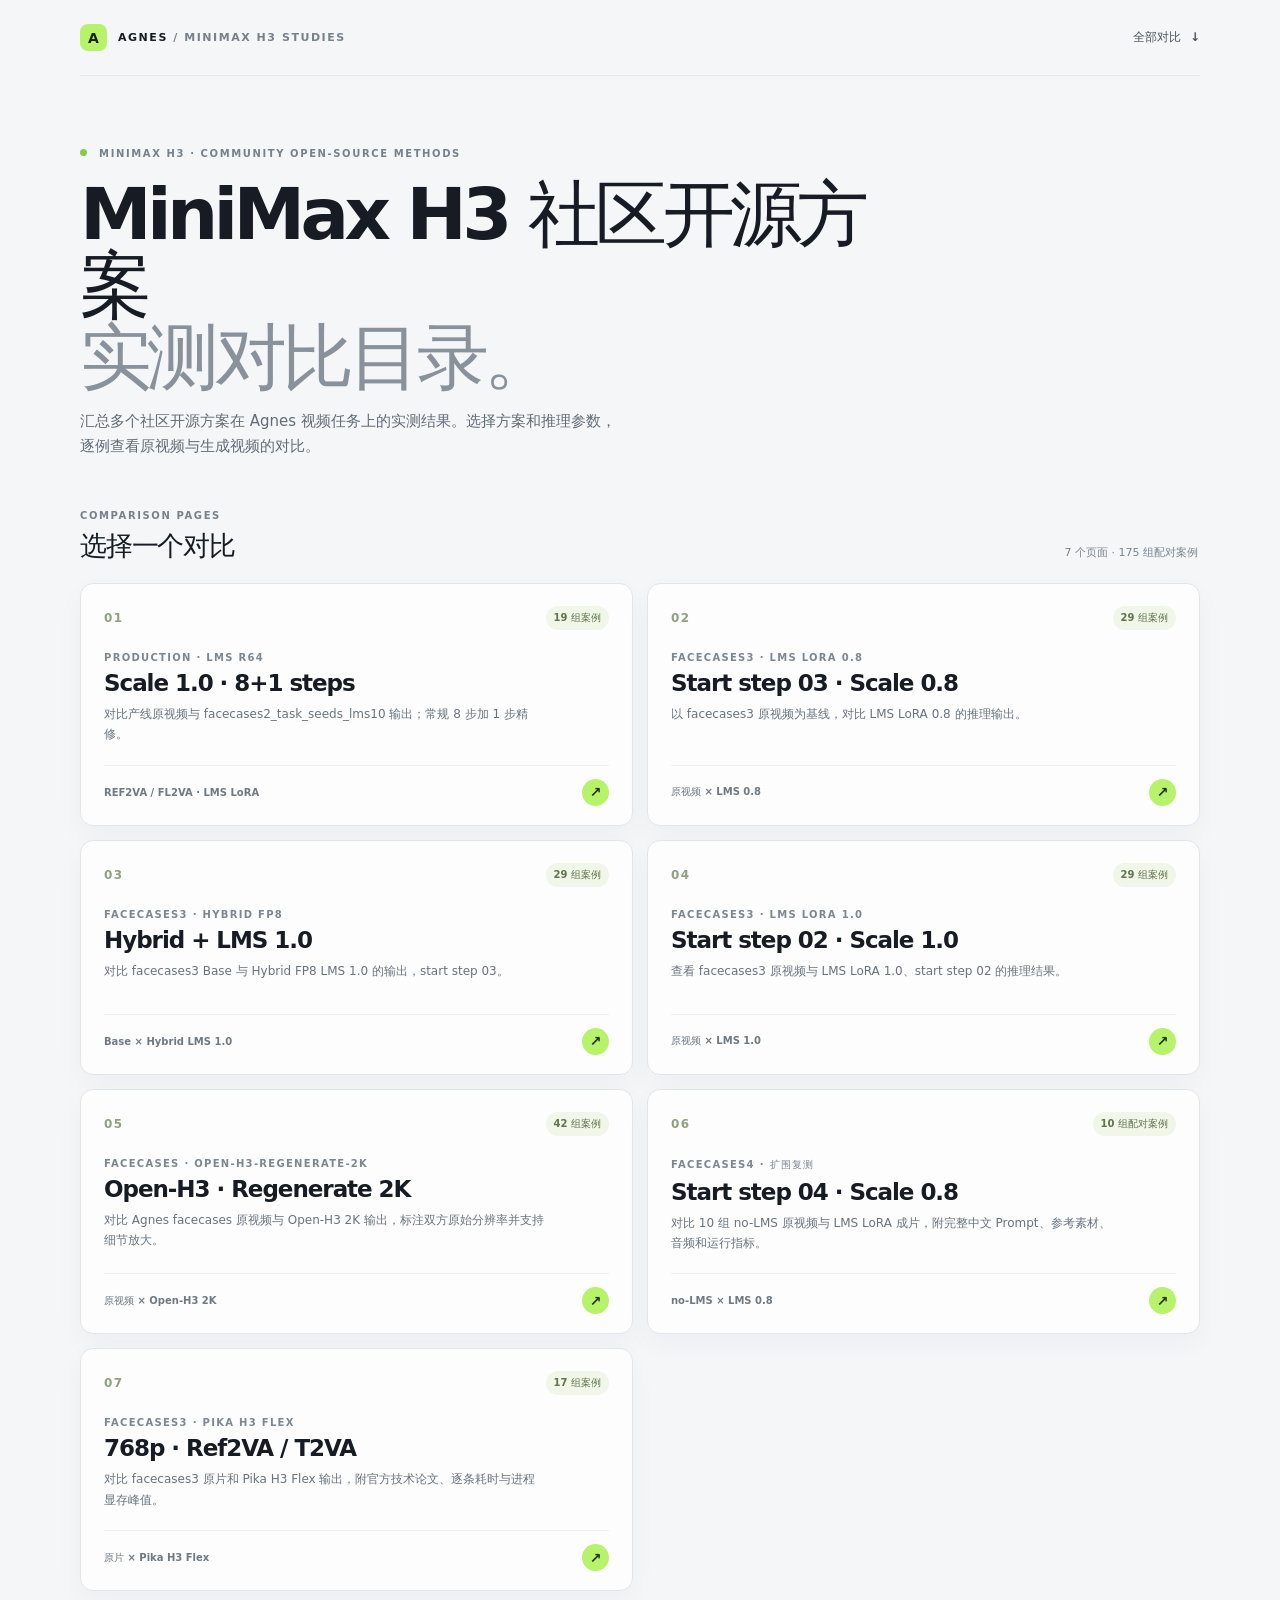
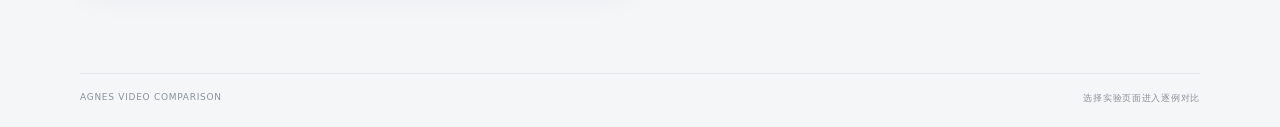
==== commit 8f060507: "Remove Facecases3 Open-H3 IC comparison page" ====
--- a/index.html
+++ b/index.html
@@ -36,7 +36,7 @@
             <p class="eyebrow">COMPARISON PAGES</p>
             <h2 id="directory-title">选择一个对比</h2>
           </div>
-          <p class="case-count">9 个页面 · 215 组配对案例</p>
+          <p class="case-count">7 个页面 · 175 组配对案例</p>
         </div>
 
         <div class="directory-grid">
@@ -90,18 +90,8 @@
                 aria-hidden="true">↗</span></div>
           </a>
 
-          <a class="directory-card" href="facecases3-open-h3-ic.html">
-            <div class="directory-card-top"><span class="directory-number">06</span><span class="directory-count">29
-                组案例</span></div>
-            <p class="directory-category">Facecases3 · Open-H3 IC</p>
-            <h3>Open-H3 · Regenerate-2K-IC</h3>
-            <p class="directory-description">对比 facecases3 原片与 Open-H3 IC 输出，并说明逐条生成耗时和双卡单卡显存峰值。</p>
-            <div class="directory-card-bottom"><span>原视频 × Open-H3 IC 2K</span><span class="directory-arrow"
-                aria-hidden="true">↗</span></div>
-          </a>
-
           <a class="directory-card" href="facecases4-lms-step02.html">
-            <div class="directory-card-top"><span class="directory-number">07</span><span class="directory-count">10 组配对案例</span></div>
+            <div class="directory-card-top"><span class="directory-number">06</span><span class="directory-count">10 组配对案例</span></div>
             <p class="directory-category">Facecases4 · 扩围复测</p>
             <h3>Start step 04 · Scale 0.8</h3>
             <p class="directory-description">对比 10 组 no-LMS 原视频与 LMS LoRA 成片，附完整中文 Prompt、参考素材、音频和运行指标。</p>
@@ -110,7 +100,7 @@
           </a>
 
           <a class="directory-card" href="pika-h3-flex-facecases3.html">
-            <div class="directory-card-top"><span class="directory-number">08</span><span class="directory-count">17
+            <div class="directory-card-top"><span class="directory-number">07</span><span class="directory-count">17
                 组案例</span></div>
             <p class="directory-category">Facecases3 · Pika H3 Flex</p>
             <h3>768p · Ref2VA / T2VA</h3>
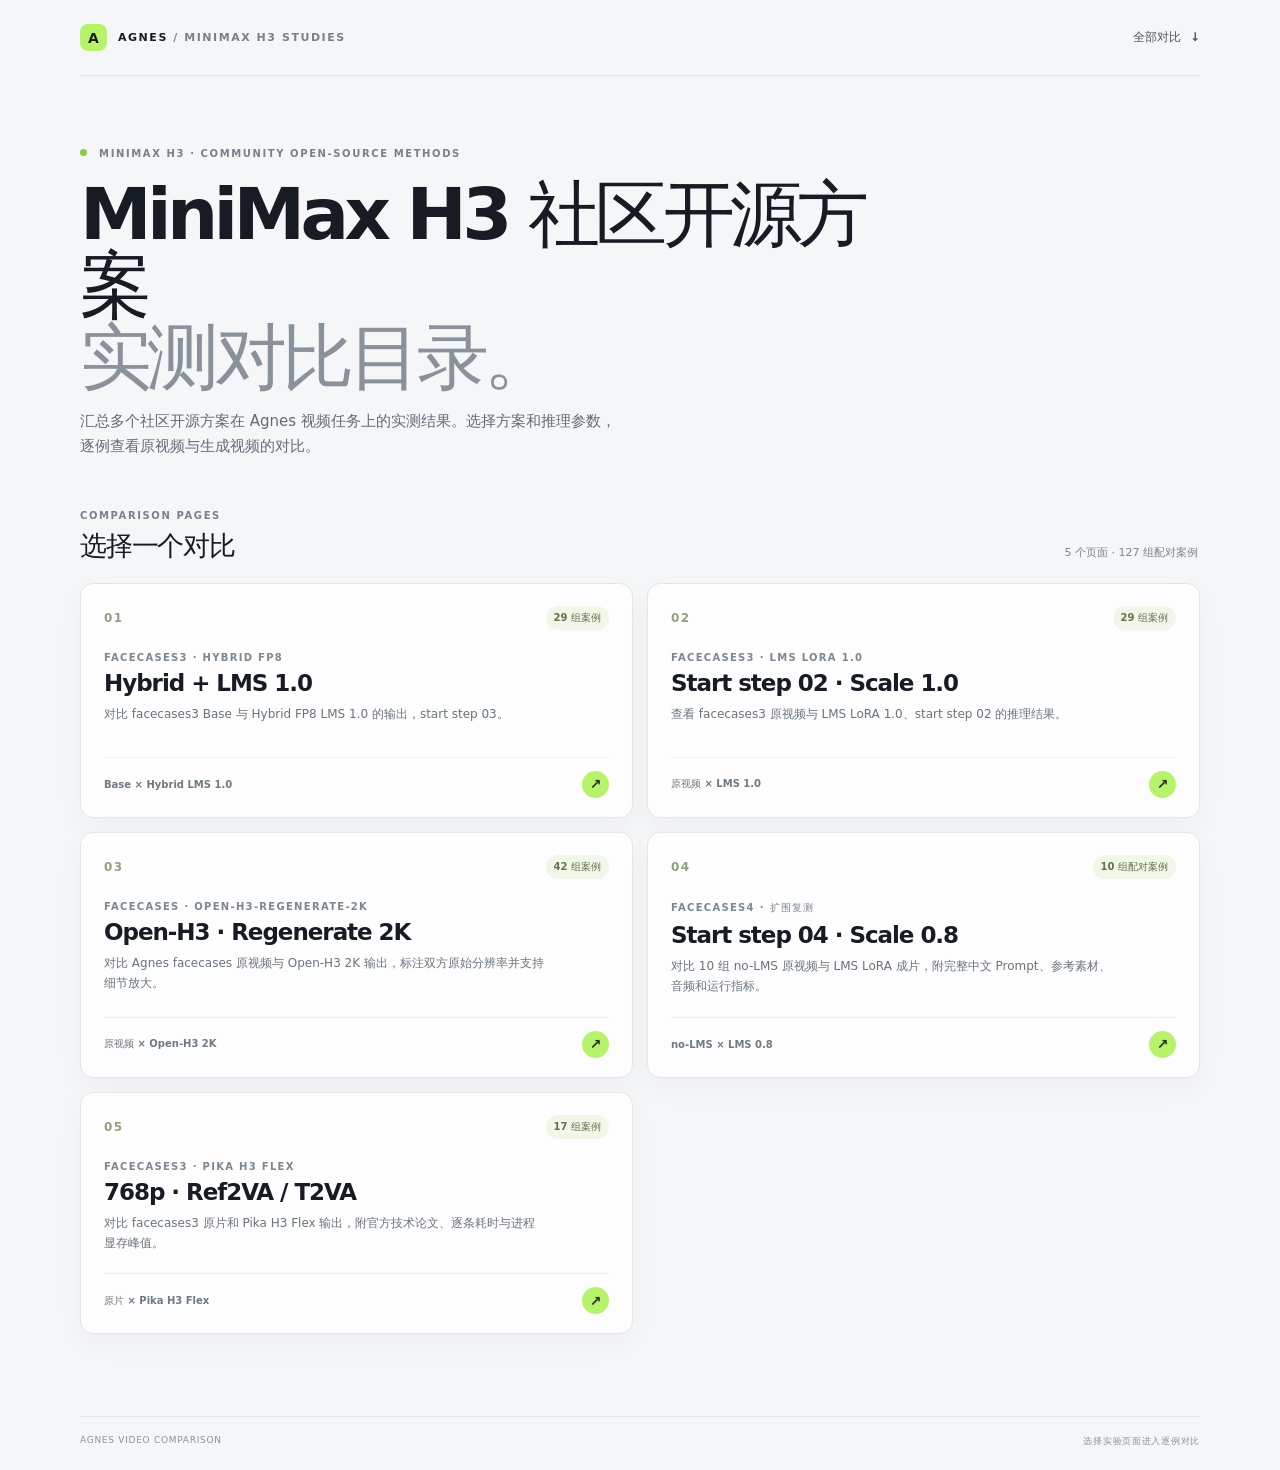
==== commit 24a12176: "Remove production and Facecases3 LMS comparison pages" ====
--- a/index.html
+++ b/index.html
@@ -36,32 +36,12 @@
             <p class="eyebrow">COMPARISON PAGES</p>
             <h2 id="directory-title">选择一个对比</h2>
           </div>
-          <p class="case-count">7 个页面 · 175 组配对案例</p>
+          <p class="case-count">5 个页面 · 127 组配对案例</p>
         </div>
 
         <div class="directory-grid">
-          <a class="directory-card" href="production-comparison.html">
-            <div class="directory-card-top"><span class="directory-number">01</span><span class="directory-count">19
-                组案例</span></div>
-            <p class="directory-category">Production · LMS r64</p>
-            <h3>Scale 1.0 · 8+1 steps</h3>
-            <p class="directory-description">对比产线原视频与 facecases2_task_seeds_lms10 输出；常规 8 步加 1 步精修。</p>
-            <div class="directory-card-bottom"><span>REF2VA / FL2VA · LMS LoRA</span><span class="directory-arrow"
-                aria-hidden="true">↗</span></div>
-          </a>
-
-          <a class="directory-card" href="facecases3.html">
-            <div class="directory-card-top"><span class="directory-number">02</span><span class="directory-count">29
-                组案例</span></div>
-            <p class="directory-category">Facecases3 · LMS LoRA 0.8</p>
-            <h3>Start step 03 · Scale 0.8</h3>
-            <p class="directory-description">以 facecases3 原视频为基线，对比 LMS LoRA 0.8 的推理输出。</p>
-            <div class="directory-card-bottom"><span>原视频 × LMS 0.8</span><span class="directory-arrow"
-                aria-hidden="true">↗</span></div>
-          </a>
-
           <a class="directory-card" href="base-vs-hybrid-lms1p0.html">
-            <div class="directory-card-top"><span class="directory-number">03</span><span class="directory-count">29
+            <div class="directory-card-top"><span class="directory-number">01</span><span class="directory-count">29
                 组案例</span></div>
             <p class="directory-category">Facecases3 · Hybrid FP8</p>
             <h3>Hybrid + LMS 1.0</h3>
@@ -71,7 +51,7 @@
           </a>
 
           <a class="directory-card" href="facecases3-lms10-step02.html">
-            <div class="directory-card-top"><span class="directory-number">04</span><span class="directory-count">29
+            <div class="directory-card-top"><span class="directory-number">02</span><span class="directory-count">29
                 组案例</span></div>
             <p class="directory-category">Facecases3 · LMS LoRA 1.0</p>
             <h3>Start step 02 · Scale 1.0</h3>
@@ -81,7 +61,7 @@
           </a>
 
           <a class="directory-card" href="facecases-open-h3-regenerate-2k.html">
-            <div class="directory-card-top"><span class="directory-number">05</span><span class="directory-count">42
+            <div class="directory-card-top"><span class="directory-number">03</span><span class="directory-count">42
                 组案例</span></div>
             <p class="directory-category">Facecases · Open-H3-Regenerate-2K</p>
             <h3>Open-H3 · Regenerate 2K</h3>
@@ -91,7 +71,7 @@
           </a>
 
           <a class="directory-card" href="facecases4-lms-step02.html">
-            <div class="directory-card-top"><span class="directory-number">06</span><span class="directory-count">10 组配对案例</span></div>
+            <div class="directory-card-top"><span class="directory-number">04</span><span class="directory-count">10 组配对案例</span></div>
             <p class="directory-category">Facecases4 · 扩围复测</p>
             <h3>Start step 04 · Scale 0.8</h3>
             <p class="directory-description">对比 10 组 no-LMS 原视频与 LMS LoRA 成片，附完整中文 Prompt、参考素材、音频和运行指标。</p>
@@ -100,7 +80,7 @@
           </a>
 
           <a class="directory-card" href="pika-h3-flex-facecases3.html">
-            <div class="directory-card-top"><span class="directory-number">07</span><span class="directory-count">17
+            <div class="directory-card-top"><span class="directory-number">05</span><span class="directory-count">17
                 组案例</span></div>
             <p class="directory-category">Facecases3 · Pika H3 Flex</p>
             <h3>768p · Ref2VA / T2VA</h3>
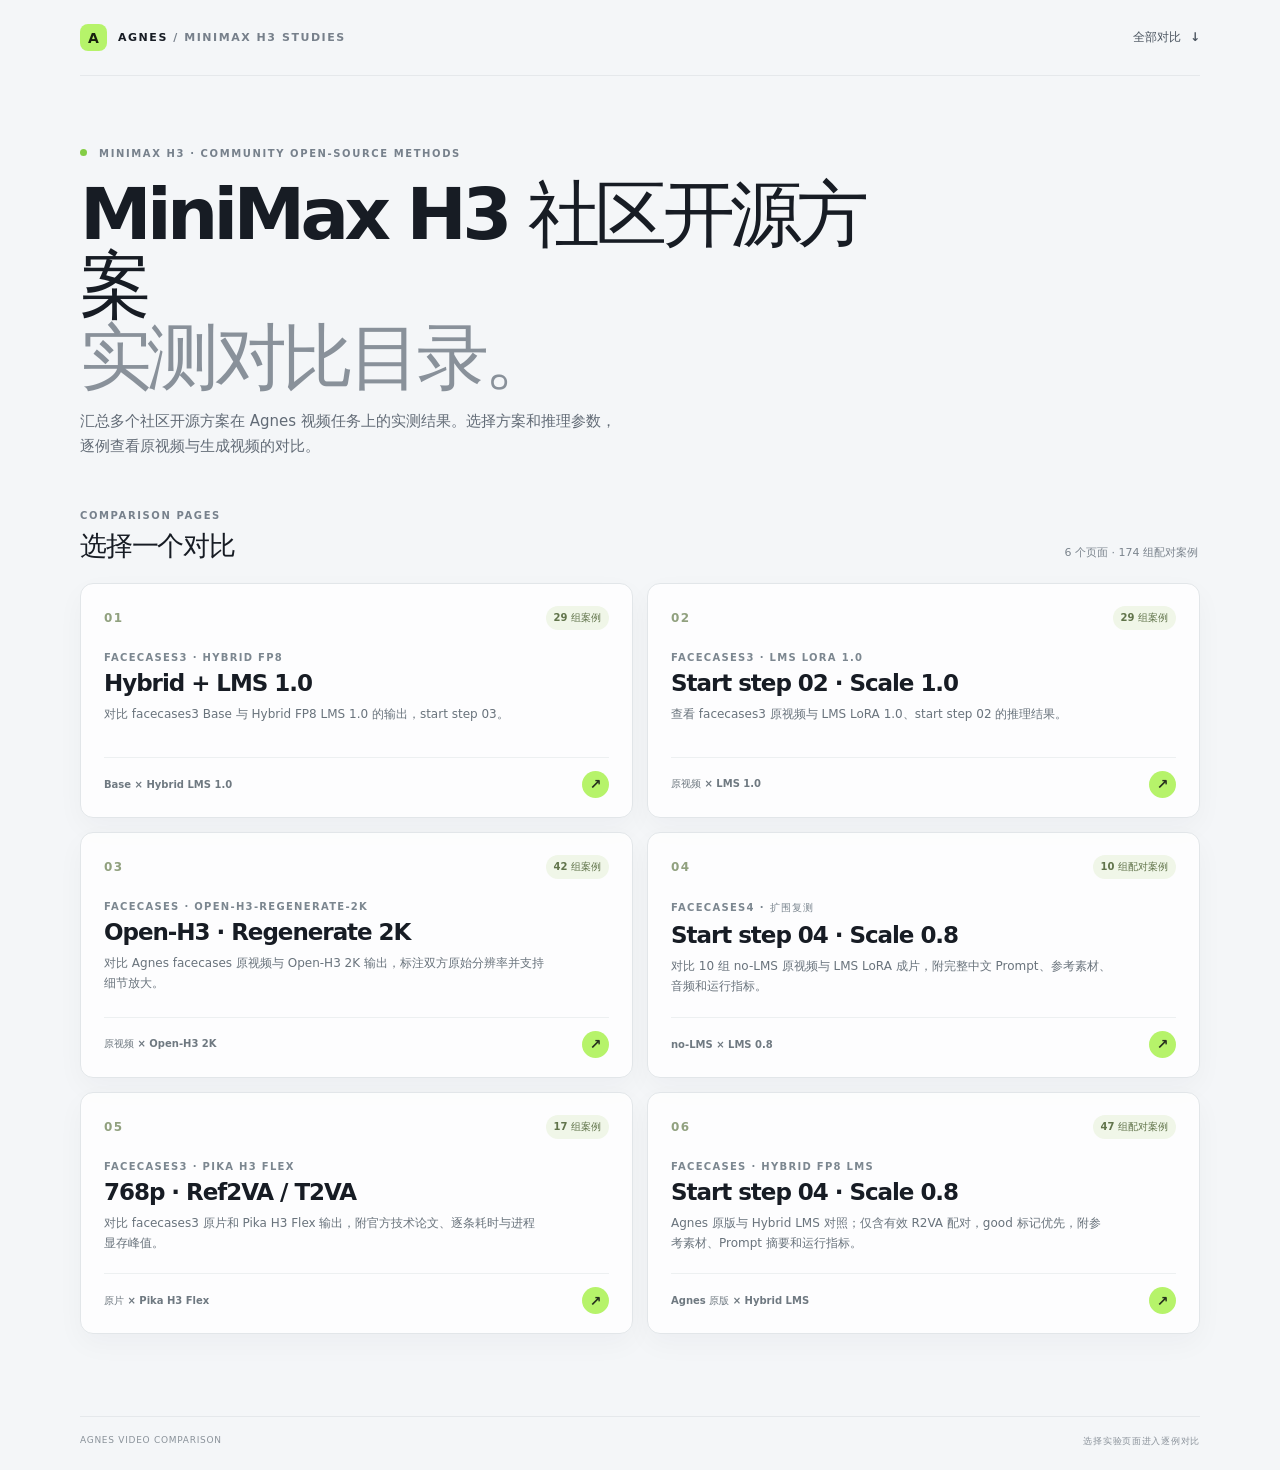
==== commit bfa62541: "Add Facecases Hybrid LMS step04 comparison" ====
--- a/index.html
+++ b/index.html
@@ -36,7 +36,7 @@
             <p class="eyebrow">COMPARISON PAGES</p>
             <h2 id="directory-title">选择一个对比</h2>
           </div>
-          <p class="case-count">5 个页面 · 127 组配对案例</p>
+          <p class="case-count">6 个页面 · 174 组配对案例</p>
         </div>
 
         <div class="directory-grid">
@@ -89,6 +89,16 @@
                 aria-hidden="true">↗</span></div>
           </a>
 
+          <a class="directory-card" href="facecases-hybrid-lms-step04-scale08.html">
+            <div class="directory-card-top"><span class="directory-number">06</span><span class="directory-count">47
+                组配对案例</span></div>
+            <p class="directory-category">Facecases · Hybrid FP8 LMS</p>
+            <h3>Start step 04 · Scale 0.8</h3>
+            <p class="directory-description">Agnes 原版与 Hybrid LMS 对照；仅含有效 R2VA 配对，good 标记优先，附参考素材、Prompt 摘要和运行指标。</p>
+            <div class="directory-card-bottom"><span>Agnes 原版 × Hybrid LMS</span><span class="directory-arrow"
+                aria-hidden="true">↗</span></div>
+          </a>
+
         </div>
       </section>
     </main>
